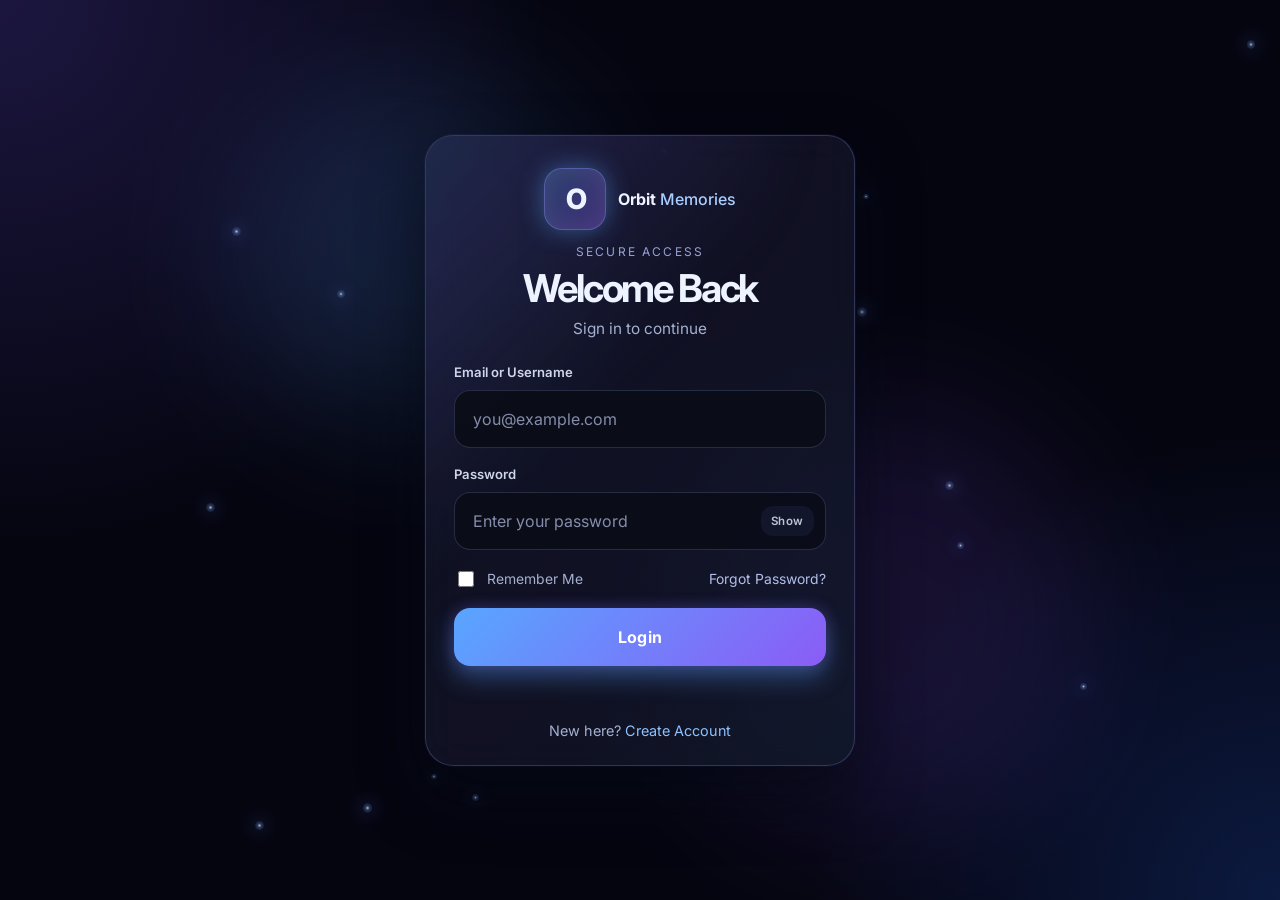
==== index.html @ c46d96b4 "Initial commit" ====
<!DOCTYPE html>
<html lang="en">
  <head>
    <meta charset="UTF-8" />
    <meta name="viewport" content="width=device-width, initial-scale=1.0" />
    <meta
      name="description"
      content="Sign in to your Orbit Memories photo archive."
    />
    <title>Orbit Memories | Login</title>
    <link rel="preconnect" href="https://fonts.googleapis.com" />
    <link rel="preconnect" href="https://fonts.gstatic.com" crossorigin />
    <link
      href="https://fonts.googleapis.com/css2?family=Inter:wght@400;500;600;700;800&display=swap"
      rel="stylesheet"
    />
    <link rel="stylesheet" href="style.css" />
  </head>
  <body class="auth-page login-page">
    <div class="page-transition-overlay" aria-hidden="true">
      <div class="transition-glow"></div>
    </div>

    <div class="page-shell">
      <div class="bg-orb orb-1" aria-hidden="true"></div>
      <div class="bg-orb orb-2" aria-hidden="true"></div>
      <div id="particles" aria-hidden="true"></div>

      <main class="auth-card login-card" aria-label="Login panel">
        <div class="card-glow" aria-hidden="true"></div>

        <div class="brand-wrap" aria-label="Orbit Memories">
          <div class="brand-lockup">
            <div class="brand-mark">O</div>
            <span class="brand-wordmark">Orbit <strong>Memories</strong></span>
          </div>
        </div>

        <p class="eyebrow">Secure Access</p>
        <h1>Welcome Back</h1>
        <p class="subtitle">Sign in to continue</p>

        <form id="loginForm" novalidate>
          <div class="field-wrap" id="userFieldWrap">
            <label for="username">Email or Username</label>
            <input
              id="username"
              name="username"
              type="text"
              placeholder="you@example.com"
              autocomplete="username"
              spellcheck="false"
            />
          </div>

          <div class="field-wrap" id="passwordFieldWrap">
            <label for="password">Password</label>
            <div class="password-input-wrap">
              <input
                id="password"
                name="password"
                type="password"
                placeholder="Enter your password"
                autocomplete="current-password"
              />
              <button
                type="button"
                class="password-toggle"
                aria-label="Show password"
                aria-pressed="false"
              >
                <span class="toggle-icon">Show</span>
              </button>
            </div>
          </div>

          <div class="form-row">
            <label class="checkbox-wrap" for="rememberMe">
              <input id="rememberMe" name="rememberMe" type="checkbox" />
              <span>Remember Me</span>
            </label>
            <a href="forgot-password.html" class="text-link">Forgot Password?</a>
          </div>

          <button type="submit" class="login-btn" id="loginButton">
            <span class="btn-text">Login</span>
            <span class="btn-loader" aria-hidden="true"></span>
          </button>

          <p id="formMessage" class="form-message" aria-live="polite"></p>

          <p class="register-text">
            New here?
            <a href="create-account.html" class="text-link accent-link">Create Account</a>
          </p>
        </form>
      </main>
    </div>

    <script src="script.js"></script>
  </body>
</html>
---- style.css ----
:root {
  --bg-dark: #050510;
  --bg-panel: rgba(15, 17, 32, 0.74);
  --panel-border: rgba(151, 161, 255, 0.28);
  --panel-highlight: rgba(115, 143, 255, 0.45);
  --text-primary: #edf3ff;
  --text-muted: #a5b1d1;    
  --accent-primary: #58a6ff;
  --accent-secondary: #8b5cf6;
  --success: #38d39f;
  --error: #ff6b8a;
  --field-border: rgba(139, 156, 220, 0.22);
  --radius-lg: 28px;
  --transition: 220ms ease;
  --container-width: 430px;
}

* {
  box-sizing: border-box;
}

html {
  scroll-behavior: smooth;
}

html, body {
  margin: 0;
  min-height: 100%;
  font-family: "Inter", sans-serif;
  background: var(--bg-dark);
  color: var(--text-primary);
}

body {
  min-height: 100vh;
  display: grid;
  place-items: center;
  overflow-x: hidden;
  overflow-y: auto;
  background:
    radial-gradient(circle at top left, rgba(120, 92, 255, 0.2), transparent 35%),
    radial-gradient(circle at bottom right, rgba(37, 99, 235, 0.22), transparent 30%),
    var(--bg-dark);
  opacity: 1;
  transition: opacity 450ms ease;
}

body.is-transitioning {
  opacity: 0.92;
}

.page-shell::before {
  content: "";
  position: absolute;
  inset: 0;
  background: rgba(3, 4, 10, 0.68);
  z-index: 10;
  pointer-events: none;
  opacity: 0;
  -webkit-mask-image: radial-gradient(ellipse var(--password-focus-radius-x, 0px) var(--password-focus-radius-y, 0px) at var(--password-focus-x, 50%) var(--password-focus-y, 50%), transparent 0, transparent 78%, #000 100%);
  mask-image: radial-gradient(ellipse var(--password-focus-radius-x, 0px) var(--password-focus-radius-y, 0px) at var(--password-focus-x, 50%) var(--password-focus-y, 50%), transparent 0, transparent 78%, #000 100%);
  transition: none;
}

body.password-focus-mode .page-shell::before {
  opacity: 1;
}

body.password-focus-mode .auth-card {
  z-index: 1;
}

body.password-focus-mode .password-input-wrap.is-focused {
  position: relative;
  z-index: 12;
  filter: brightness(1.12) saturate(1.2);
}

button, input, a {
  font: inherit;
}

.page-transition-overlay {
  position: fixed;
  inset: 0;
  z-index: 20;
  pointer-events: none;
  opacity: 0;
  visibility: hidden;
  transition: opacity 500ms ease, visibility 500ms ease;
  background: linear-gradient(120deg, rgba(12, 16, 30, 0.25), rgba(8, 12, 22, 0.65), rgba(37, 59, 120, 0.7));
}

.page-transition-overlay.active {
  opacity: 1;
  visibility: visible;
}

.transition-glow {
  position: absolute;
  inset: -20%;
  background: radial-gradient(circle at 20% 50%, rgba(120, 127, 255, 0.5), transparent 18%),
              radial-gradient(circle at 80% 40%, rgba(151, 92, 255, 0.4), transparent 16%),
              radial-gradient(circle at 60% 75%, rgba(87, 170, 255, 0.32), transparent 20%);
  filter: blur(10px);
  transform: scale(1.2) translateX(-8%) translateY(-5%);
  animation: overlayPulse 1.3s ease-in-out infinite alternate;
}

.page-shell {
  position: relative;
  width: 100%;
  min-height: 100vh;
  display: grid;
  place-items: center;
  overflow: hidden;
  isolation: isolate;
  padding: 32px 0;
}

.bg-orb {
  position: absolute;
  border-radius: 50%;
  filter: blur(70px);
  opacity: 0.75;
  z-index: -3;
  animation: gradientShift 18s ease-in-out infinite alternate;
}

.orb-1 {
  width: 22rem;
  height: 22rem;
  background: rgba(88, 166, 255, 0.2);
  top: 8%;
  left: 18%;
}

.orb-2 {
  width: 26rem;
  height: 26rem;
  background: rgba(139, 92, 246, 0.18);
  right: 15%;
  bottom: 8%;
  animation-delay: 1.5s;
}

#particles {
  position: absolute;
  inset: 0;
  z-index: -2;
  overflow: hidden;
}

.particle {
  position: absolute;
  width: var(--size);
  height: var(--size);
  border-radius: 50%;
  background: radial-gradient(circle, rgba(255,255,255,0.9) 0%, rgba(117,166,255,0.4) 30%, transparent 100%);
  box-shadow: 0 0 18px rgba(115, 143, 255, 0.55);
  animation: drift var(--duration) linear infinite;
  opacity: 0.8;
}

.back-button {
  position: relative;
  z-index: 2;
  display: inline-flex;
  align-items: center;
  gap: 8px;
  margin: 0 0 18px;
  padding: 10px 14px;
  color: rgba(227, 234, 255, 0.9);
  text-decoration: none;
  border: 1px solid rgba(149, 164, 255, 0.24);
  border-radius: 999px;
  background: rgba(105, 124, 255, 0.08);
  box-shadow: 0 0 20px rgba(88, 166, 255, 0.12);
  transition: transform var(--transition), border-color var(--transition), background var(--transition), box-shadow var(--transition);
}

.back-button:hover,
.back-button:focus-visible {
  transform: translateX(-2px);
  background: rgba(105, 124, 255, 0.12);
  border-color: rgba(149, 164, 255, 0.38);
  box-shadow: 0 0 26px rgba(88, 166, 255, 0.18);
  outline: none;
}

.auth-card {
  position: relative;
  width: min(var(--container-width), calc(100vw - 32px));
  padding: 32px 28px 26px;
  border-radius: var(--radius-lg);
  background: rgba(12, 15, 25, 0.74);
  border: 1px solid var(--panel-border);
  backdrop-filter: blur(18px);
  -webkit-backdrop-filter: blur(18px);
  box-shadow: 0 28px 60px rgba(4, 8, 20, 0.7), 0 0 0 1px rgba(95, 129, 255, 0.08);
  overflow: hidden;
  opacity: 0;
  transform: translateY(26px) scale(0.96);
  animation: cardIn 0.9s cubic-bezier(0.2, 0.7, 0.2, 1) forwards;
}

.auth-card::before {
  content: "";
  position: absolute;
  inset: 0;
  background: linear-gradient(120deg, rgba(88, 166, 255, 0.08), rgba(139, 92, 246, 0.08), rgba(88, 166, 255, 0.08));
  opacity: 0.75;
  pointer-events: none;
}

.card-glow {
  position: absolute;
  inset: 0;
  background: linear-gradient(135deg, rgba(88,166,255,0.16), rgba(139,92,246,0.12), transparent 55%);
  filter: blur(32px);
  transform: translateX(-20%) translateY(-10%);
  animation: glowMove 9s ease-in-out infinite alternate;
}

.brand-wrap,
.eyebrow,
h1,
.subtitle,
form,
.register-text,
.card-header,
.card-copy,
.auth-actions,
.inline-link,
.tip-text {
  position: relative;
  z-index: 1;
}

.brand-wrap {
  display: flex;
  justify-content: center;
  margin-bottom: 14px;
}

.brand-lockup {
  display: flex;
  align-items: center;
  gap: 12px;
}

.brand-wordmark {
  color: var(--text-primary);
  font-size: 1rem;
  font-weight: 700;
}

.brand-wordmark strong {
  color: #a9ceff;
  font-weight: 500;
}

.brand-mark {
  width: 62px;
  height: 62px;
  display: grid;
  place-items: center;
  border-radius: 18px;
  font-size: 1.75rem;
  font-weight: 800;
  letter-spacing: -0.08em;
  color: var(--text-primary);
  background: linear-gradient(135deg, rgba(88,166,255,0.25), rgba(139,92,246,0.35));
  border: 1px solid rgba(140, 167, 255, 0.35);
  box-shadow: 0 0 24px rgba(88, 166, 255, 0.45), inset 0 0 22px rgba(255,255,255,0.08);
  animation: pulse 3.2s ease-in-out infinite;
}

.eyebrow {
  text-align: center;
  margin: 2px 0 6px;
  font-size: 0.75rem;
  letter-spacing: 0.18em;
  text-transform: uppercase;
  color: rgba(182, 198, 255, 0.8);
}

h1 {
  margin: 0;
  text-align: center;
  font-size: clamp(2rem, 3vw, 2.5rem);
  font-weight: 700;
  letter-spacing: -0.06em;
}

.subtitle {
  margin: 8px 0 26px;
  text-align: center;
  font-size: 0.96rem;
  color: var(--text-muted);
}

.card-header {
  display: flex;
  flex-direction: column;
  align-items: center;
  justify-content: center;
  gap: 8px;
}

.step-pill {
  display: inline-flex;
  align-items: center;
  justify-content: center;
  padding: 7px 12px;
  border: 1px solid rgba(146, 164, 255, 0.24);
  border-radius: 999px;
  background: rgba(99, 120, 255, 0.12);
  color: rgba(214, 223, 255, 0.8);
  font-size: 0.72rem;
  letter-spacing: 0.14em;
  text-transform: uppercase;
}

.card-copy {
  margin: 0 0 18px;
  text-align: center;
  color: var(--text-muted);
  line-height: 1.6;
  font-size: 0.92rem;
}

form {
  display: grid;
  gap: 18px;
}

.field-wrap {
  position: relative;
  display: grid;
  gap: 10px;
}

.field-wrap label {
  font-size: 0.82rem;
  font-weight: 600;
  color: rgba(227, 234, 255, 0.9);
}

.field-wrap input {
  width: 100%;
  height: 58px;
  border: 1px solid var(--field-border);
  border-radius: 16px;
  background: rgba(10, 13, 24, 0.9);
  color: var(--text-primary);
  padding: 0 18px;
  outline: none;
  transition: border-color var(--transition), box-shadow var(--transition), transform var(--transition), background var(--transition);
}

.field-wrap input::placeholder {
  color: rgba(166, 177, 211, 0.78);
}

.field-wrap:focus-within {
  transform: translateY(-1px);
}

.field-wrap:focus-within input {
  border-color: rgba(88, 166, 255, 0.8);
  box-shadow: 0 0 0 4px rgba(88, 166, 255, 0.12), 0 0 18px rgba(88, 166, 255, 0.12);
  background: rgba(12, 16, 28, 0.95);
}

.field-wrap.error input {
  border-color: rgba(255, 107, 138, 0.9);
  box-shadow: 0 0 0 4px rgba(255, 107, 138, 0.08);
}

.password-input-wrap {
  position: relative;
  z-index: 1;
  transition: transform var(--transition), filter var(--transition);
}

.password-input-wrap::before {
  content: "";
  position: absolute;
  inset: -18px -12px -18px -12px;
  border-radius: 24px;
  background: radial-gradient(circle at 50% 50%, rgba(121, 147, 255, 0.18), rgba(88, 166, 255, 0.08) 28%, transparent 70%);
  opacity: 0;
  filter: blur(18px);
  transform: scale(0.9);
  transition: opacity 260ms ease, transform 260ms ease;
  pointer-events: none;
}

.password-input-wrap.is-focused::before {
  opacity: 1;
  transform: scale(1.04);
  background: radial-gradient(ellipse at center, rgba(117, 190, 255, 0.4), rgba(88, 166, 255, 0.2) 42%, transparent 74%);
  filter: blur(22px);
  animation: passwordLightPulse 2.4s ease-in-out infinite;
}

.password-input-wrap.is-focused {
  transform: translateY(-1px);
  filter: brightness(1.14) saturate(1.3);
  z-index: 12;
}

.password-input-wrap.is-focused input {
  border-color: rgba(145, 207, 255, 0.98);
  background: rgba(10, 20, 38, 0.98);
  box-shadow: 0 0 0 1px rgba(145, 207, 255, 0.55), 0 0 14px rgba(88, 166, 255, 0.7), 0 0 34px rgba(88, 166, 255, 0.42), inset 0 0 18px rgba(88, 166, 255, 0.12);
}

.password-input-wrap.is-focused .password-toggle {
  color: #fff;
  background: rgba(88, 166, 255, 0.28);
  box-shadow: 0 0 12px rgba(88, 166, 255, 0.7), 0 0 24px rgba(88, 166, 255, 0.36);
}

.password-input-wrap input {
  padding-right: 64px;
}

.password-toggle {
  position: absolute;
  top: 50%;
  right: 12px;
  transform: translateY(-50%);
  border: 0;
  border-radius: 12px;
  background: rgba(115, 143, 255, 0.08);
  color: rgba(226, 232, 255, 0.82);
  font-size: 0.72rem;
  font-weight: 600;
  letter-spacing: 0.05em;
  padding: 8px 10px;
  cursor: pointer;
  transition: transform var(--transition), background var(--transition), box-shadow var(--transition), color var(--transition);
}

.password-toggle:hover,
.password-toggle:focus-visible {
  background: rgba(115, 143, 255, 0.15);
  box-shadow: 0 0 12px rgba(88, 166, 255, 0.15);
  outline: none;
}

.password-toggle:active {
  transform: translateY(-50%) scale(0.97);
}

.form-row {
  display: flex;
  align-items: center;
  justify-content: space-between;
  gap: 12px;
  font-size: 0.87rem;
  color: var(--text-muted);
}

.checkbox-wrap {
  display: inline-flex;
  align-items: center;
  gap: 10px;
  cursor: pointer;
}

.checkbox-wrap input {
  width: 16px;
  height: 16px;
  accent-color: var(--accent-primary);
  cursor: pointer;
}

.text-link,
.inline-link {
  color: rgba(195, 210, 255, 0.9);
  text-decoration: none;
  transition: color var(--transition), opacity var(--transition);
}

.text-link:hover,
.text-link:focus-visible,
.inline-link:hover,
.inline-link:focus-visible {
  color: #fff;
}

.accent-link {
  color: #8ec1ff;
}

.auth-btn,
.login-btn {
  position: relative;
  width: 100%;
  height: 58px;
  border: none;
  border-radius: 16px;
  color: white;
  font-size: 1rem;
  font-weight: 700;
  letter-spacing: 0.02em;
  cursor: pointer;
  background: linear-gradient(135deg, var(--accent-primary), var(--accent-secondary));
  box-shadow: 0 12px 24px rgba(88, 166, 255, 0.35), 0 0 16px rgba(139, 92, 246, 0.25);
  transition: transform var(--transition), box-shadow var(--transition), filter var(--transition), opacity var(--transition);
  overflow: hidden;
}

.auth-btn::before,
.login-btn::before {
  content: "";
  position: absolute;
  inset: 0;
  background: linear-gradient(120deg, transparent 0%, rgba(255,255,255,0.38) 40%, transparent 80%);
  transform: translateX(-130%);
  transition: transform 700ms ease;
}

.auth-btn:hover,
.auth-btn:focus-visible,
.login-btn:hover,
.login-btn:focus-visible {
  transform: translateY(-2px) scale(1.01);
  box-shadow: 0 18px 28px rgba(88, 166, 255, 0.38), 0 0 32px rgba(139, 92, 246, 0.3);
  filter: saturate(1.08);
  outline: none;
}

.auth-btn:hover::before,
.auth-btn:focus-visible::before,
.login-btn:hover::before,
.login-btn:focus-visible::before {
  transform: translateX(130%);
}

.auth-btn:active,
.login-btn:active {
  transform: translateY(0) scale(0.995);
}

.auth-btn.is-loading,
.login-btn.is-loading {
  pointer-events: none;
  opacity: 0.96;
}

.auth-btn.is-success,
.login-btn.is-success {
  background: linear-gradient(135deg, #1fdb9d, #43d19b);
  box-shadow: 0 16px 28px rgba(56, 211, 159, 0.28);
}

.btn-text,
.btn-loader {
  position: relative;
  z-index: 1;
}

.btn-loader {
  position: absolute;
  right: 24px;
  top: 50%;
  width: 18px;
  height: 18px;
  border: 2px solid rgba(255,255,255,0.35);
  border-top-color: rgba(255,255,255,0.9);
  border-radius: 50%;
  transform: translateY(-50%);
  opacity: 0;
  animation: spin 0.9s linear infinite;
}

.auth-btn.is-loading .btn-loader,
.login-btn.is-loading .btn-loader {
  opacity: 1;
}

.auth-btn.is-loading .btn-text,
.login-btn.is-loading .btn-text {
  padding-right: 20px;
}

.form-message {
  min-height: 20px;
  margin: 0;
  font-size: 0.8rem;
  line-height: 1.4;
  opacity: 0;
  transform: translateY(-4px);
  transition: opacity var(--transition), transform var(--transition);
}

.form-message.show {
  opacity: 1;
  transform: translateY(0);
}

.form-message.error {
  color: var(--error);
}

.form-message.success {
  color: var(--success);
}

.register-text,
.tip-text {
  margin: 0;
  text-align: center;
  color: var(--text-muted);
  font-size: 0.9rem;
}

.auth-actions {
  display: flex;
  justify-content: center;
  margin-top: 4px;
}

.inline-link {
  font-weight: 600;
  color: #8ec1ff;
}

.vault-page {
  --vault-ink: #080a12;
  --vault-text: #f2f2f7;
  --vault-muted: #9c9fb2;
  --vault-line: rgba(196, 205, 238, 0.14);
  --vault-cyan: #a2e8f1;
  --vault-lilac: #cbb7ff;
  display: block;
  min-height: 100vh;
  background:
    radial-gradient(ellipse at 14% 12%, rgba(73, 62, 125, 0.26), transparent 37%),
    radial-gradient(ellipse at 88% 52%, rgba(23, 89, 109, 0.17), transparent 38%),
    var(--vault-ink);
  color: var(--vault-text);
  font-family: "DM Sans", sans-serif;
}

.vault-page [hidden] {
  display: none !important;
}

.vault-space {
  position: fixed;
  inset: 0;
  z-index: 0;
  overflow: hidden;
  pointer-events: none;
}

.vault-nebula {
  position: absolute;
  width: 150vw;
  height: 48vh;
  min-height: 340px;
  left: -24vw;
  top: 6vh;
  transform: rotate(-19deg);
  opacity: 0.68;
  filter: blur(34px);
  background:
    radial-gradient(ellipse at 17% 54%, rgba(242, 112, 159, 0.23), transparent 25%),
    radial-gradient(ellipse at 39% 42%, rgba(167, 127, 242, 0.32), transparent 28%),
    radial-gradient(ellipse at 60% 56%, rgba(90, 183, 201, 0.2), transparent 26%),
    radial-gradient(ellipse at 82% 43%, rgba(232, 172, 121, 0.14), transparent 23%);
  animation: nebulaDrift 36s ease-in-out infinite alternate;
}

.vault-nebula::after {
  content: "";
  position: absolute;
  inset: 34% 0 34%;
  background: linear-gradient(90deg, transparent, rgba(221, 212, 255, 0.12), rgba(171, 227, 243, 0.14), transparent);
  filter: blur(24px);
}

.vault-stars {
  position: absolute;
  inset: -50%;
  background-repeat: repeat;
}

.vault-stars-far {
  opacity: 0.44;
  background-image:
    radial-gradient(1px 1px at 20px 35px, #fff 99%, transparent),
    radial-gradient(1px 1px at 90px 120px, rgba(202, 222, 255, 0.9) 99%, transparent),
    radial-gradient(1px 1px at 170px 70px, rgba(255, 222, 191, 0.8) 99%, transparent);
  background-size: 210px 180px, 270px 230px, 330px 260px;
  animation: starsFloat 150s linear infinite;
}

.vault-stars-near {
  opacity: 0.5;
  background-image:
    radial-gradient(1.5px 1.5px at 45px 80px, #fff 99%, transparent),
    radial-gradient(1px 1px at 155px 25px, rgba(178, 229, 248, 0.92) 99%, transparent),
    radial-gradient(1px 1px at 220px 155px, rgba(255, 220, 233, 0.9) 99%, transparent);
  background-size: 290px 250px, 370px 320px, 420px 360px;
  animation: starsFloat 105s linear infinite reverse;
}

.vault-topbar {
  position: relative;
  z-index: 1;
  height: 82px;
  padding: 0 max(32px, calc((100vw - 1320px) / 2));
  display: flex;
  align-items: center;
  justify-content: space-between;
  border-bottom: 1px solid rgba(207, 213, 239, 0.1);
  background: rgba(8, 10, 18, 0.38);
  backdrop-filter: blur(16px);
}

.vault-brand {
  display: inline-flex;
  align-items: center;
  gap: 12px;
  color: var(--vault-text);
  text-decoration: none;
}

.vault-brand-mark,
.vault-avatar {
  display: grid;
  place-items: center;
  flex: 0 0 auto;
  border: 1px solid rgba(193, 208, 247, 0.36);
  color: #f4eaff;
  background: linear-gradient(145deg, rgba(125, 119, 179, 0.52), rgba(43, 114, 133, 0.42));
  box-shadow: 0 0 24px rgba(116, 165, 204, 0.18), inset 0 0 12px rgba(236, 233, 255, 0.1);
}

.vault-brand-mark {
  width: 36px;
  height: 36px;
  border-radius: 12px;
  font: 700 19px "Space Grotesk", sans-serif;
}

.vault-brand-name {
  font: 700 13px "Space Grotesk", sans-serif;
  letter-spacing: 0.1em;
}

.vault-brand-name span {
  color: #b4dce5;
  font-weight: 500;
}

.vault-account {
  display: flex;
  align-items: center;
  gap: 11px;
}

.vault-account-actions {
  display: flex;
  align-items: center;
  gap: 7px;
}

.vault-avatar {
  width: 36px;
  height: 36px;
  border-radius: 50%;
  font: 600 14px "Space Grotesk", sans-serif;
}

.vault-account-copy {
  display: grid;
  gap: 3px;
  max-width: 190px;
}

.vault-account-copy strong {
  overflow: hidden;
  color: #ececf4;
  font-size: 12px;
  font-weight: 600;
  text-overflow: ellipsis;
  white-space: nowrap;
}

.vault-account-label,
.vault-section-label {
  color: #a8b9c8;
  font: 600 10px "Space Grotesk", sans-serif;
  letter-spacing: 0.14em;
}

.vault-logout,
.vault-switch-account,
.vault-tutorial-button,
.viewer-action,
.viewer-close {
  display: grid;
  place-items: center;
  width: 40px;
  height: 40px;
  border: 1px solid var(--vault-line);
  border-radius: 12px;
  color: #d2d7e5;
  background: rgba(205, 216, 244, 0.045);
  cursor: pointer;
  transition: color 180ms ease, background 180ms ease, border-color 180ms ease, transform 180ms ease;
}

.vault-switch-account {
  width: auto;
  display: inline-flex;
  align-items: center;
  justify-content: center;
  gap: 7px;
  padding: 0 10px;
  color: #cbd5df;
  font-size: 10px;
}

.vault-tutorial-button {
  width: auto;
  min-height: 40px;
  display: inline-flex;
  align-items: center;
  justify-content: center;
  gap: 7px;
  padding: 0 10px;
  color: #cbd5df;
  font-size: 10px;
}

.vault-logout:hover,
.vault-switch-account:hover,
.vault-tutorial-button:hover,
.viewer-action:hover,
.viewer-close:hover {
  transform: translateY(-1px);
  color: #fff;
  border-color: rgba(184, 226, 238, 0.42);
  background: rgba(151, 214, 230, 0.12);
}

.vault-logout svg,
.vault-switch-account svg,
.vault-tutorial-button svg,
.photo-search svg,
.vault-upload-button svg,
.dropzone-icon svg,
.viewer-action svg,
.viewer-close svg {
  width: 19px;
  height: 19px;
  fill: none;
  stroke: currentColor;
  stroke-linecap: round;
  stroke-linejoin: round;
  stroke-width: 1.7;
}

.vault-main {
  position: relative;
  z-index: 1;
  width: min(1320px, calc(100% - 64px));
  margin: 0 auto;
  padding: 58px 0 30px;
}

.vault-hero {
  min-height: 300px;
  display: grid;
  grid-template-columns: minmax(0, 1fr) 300px;
  align-items: center;
  gap: 50px;
  padding: 12px 36px 52px;
}

.vault-eyebrow {
  display: flex;
  align-items: center;
  gap: 10px;
  margin: 0 0 18px;
  color: #c4d5df;
  font: 600 10px "Space Grotesk", sans-serif;
  letter-spacing: 0.16em;
}

.vault-eyebrow span,
.storage-dot {
  width: 7px;
  height: 7px;
  border-radius: 50%;
  background: #92d9d3;
  box-shadow: 0 0 12px rgba(146, 217, 211, 0.8);
}

.vault-hero h1 {
  margin: 0;
  text-align: left;
  font: 500 clamp(42px, 5vw, 67px)/1.04 "Space Grotesk", sans-serif;
  letter-spacing: -0.045em;
}

.vault-hero h1 span {
  color: #b9c7e7;
}

.vault-intro {
  margin: 18px 0 0;
  color: #a7adbf;
  font-size: 14px;
}

.vault-orbit {
  position: relative;
  width: 240px;
  height: 240px;
  justify-self: center;
  animation: orbitFloat 8s ease-in-out infinite;
}

.orbit-ring,
.orbit-core,
.orbit-satellite {
  position: absolute;
  top: 50%;
  left: 50%;
  border-radius: 50%;
  transform: translate(-50%, -50%);
}

.orbit-ring-one {
  width: 190px;
  height: 190px;
  border: 1px solid rgba(183, 196, 236, 0.24);
  box-shadow: 0 0 42px rgba(112, 158, 201, 0.08), inset 0 0 30px rgba(112, 158, 201, 0.06);
}

.orbit-ring-two {
  width: 145px;
  height: 145px;
  border: 1px solid rgba(189, 222, 230, 0.22);
  transform: translate(-50%, -50%) rotateX(64deg) rotate(-30deg);
}

.orbit-core {
  width: 76px;
  height: 76px;
  background: radial-gradient(circle at 34% 28%, #e6d9ff, #9a91ce 27%, #457b91 60%, rgba(18, 31, 52, 0.3) 74%);
  box-shadow: 0 0 25px rgba(159, 162, 222, 0.46), 0 0 80px rgba(103, 180, 197, 0.25);
}

.orbit-satellite {
  width: 12px;
  height: 12px;
  top: 24%;
  left: 73%;
  background: #e6dcff;
  box-shadow: 0 0 14px 4px rgba(202, 187, 255, 0.6);
}

.vault-gallery {
  padding: 31px 36px 28px;
  border-top: 1px solid rgba(206, 217, 243, 0.16);
  background: linear-gradient(180deg, rgba(9, 12, 22, 0.26), rgba(9, 12, 22, 0));
}

.gallery-heading-row {
  display: flex;
  align-items: end;
  justify-content: space-between;
  gap: 20px;
  margin-bottom: 22px;
}

.vault-gallery .vault-section-label {
  margin: 0 0 9px;
}

.gallery-heading-row h2 {
  display: flex;
  align-items: center;
  gap: 10px;
  margin: 0;
  font: 500 26px "Space Grotesk", sans-serif;
}

.gallery-heading-row h2 span {
  display: grid;
  place-items: center;
  min-width: 25px;
  height: 25px;
  padding: 0 7px;
  border: 1px solid rgba(183, 200, 229, 0.2);
  border-radius: 8px;
  color: #c8d6e3;
  background: rgba(171, 201, 221, 0.07);
  font: 600 11px "DM Sans", sans-serif;
}

.vault-storage-note {
  display: flex;
  align-items: center;
  gap: 8px;
  padding-bottom: 4px;
  color: #a9b8bc;
  font: 600 9px "Space Grotesk", sans-serif;
  letter-spacing: 0.12em;
}

.storage-dot {
  width: 6px;
  height: 6px;
  background: #92d9b4;
  box-shadow: 0 0 10px rgba(146, 217, 180, 0.65);
}

.gallery-toolbar {
  display: flex;
  align-items: center;
  gap: 11px;
  margin-bottom: 15px;
}

.photo-search {
  height: 44px;
  min-width: 160px;
  max-width: 410px;
  flex: 1;
  display: flex;
  align-items: center;
  gap: 10px;
  padding: 0 13px;
  border: 1px solid var(--vault-line);
  border-radius: 11px;
  color: #a6b4c7;
  background: rgba(11, 14, 24, 0.58);
  transition: border-color 180ms ease, box-shadow 180ms ease;
}

.photo-search:focus-within {
  border-color: rgba(162, 232, 241, 0.48);
  box-shadow: 0 0 0 3px rgba(162, 232, 241, 0.07);
}

.photo-search svg {
  width: 17px;
  height: 17px;
  flex: 0 0 auto;
}

.photo-search input {
  width: 100%;
  border: 0;
  outline: 0;
  color: #edf2f7;
  background: transparent;
  font-size: 12px;
}

.photo-search input::placeholder {
  color: #858da0;
}

.sort-control {
  height: 44px;
  display: flex;
  align-items: center;
  gap: 8px;
  padding: 0 11px;
  border: 1px solid var(--vault-line);
  border-radius: 11px;
  color: #aeb5c6;
  background: rgba(11, 14, 24, 0.58);
  font-size: 11px;
}

.sort-control select {
  max-width: 95px;
  border: 0;
  outline: 0;
  color: #e5e9f1;
  background: transparent;
  font-size: 11px;
  cursor: pointer;
}

.sort-control option {
  color: #202535;
}

.vault-upload-button {
  min-height: 44px;
  display: inline-flex;
  align-items: center;
  justify-content: center;
  gap: 9px;
  padding: 0 15px;
  border: 1px solid rgba(191, 213, 232, 0.34);
  border-radius: 11px;
  color: #091015;
  background: linear-gradient(120deg, #c6e6e7, #c7c3ec);
  box-shadow: 0 5px 22px rgba(159, 190, 219, 0.11);
  font-size: 12px;
  font-weight: 700;
  cursor: pointer;
  transition: transform 180ms ease, box-shadow 180ms ease, filter 180ms ease;
}

.vault-upload-button:hover {
  transform: translateY(-2px);
  filter: brightness(1.06);
  box-shadow: 0 8px 28px rgba(159, 190, 219, 0.2);
}

.vault-upload-button svg {
  width: 17px;
  height: 17px;
}

.vault-dropzone {
  width: 100%;
  min-height: 94px;
  display: flex;
  align-items: center;
  gap: 15px;
  padding: 15px 20px;
  border: 1px dashed rgba(191, 211, 232, 0.27);
  border-radius: 13px;
  color: var(--vault-text);
  text-align: left;
  background: rgba(169, 192, 223, 0.035);
  cursor: pointer;
  transition: border-color 180ms ease, background 180ms ease, box-shadow 180ms ease;
}

.vault-dropzone:hover,
.vault-dropzone.is-dragging {
  border-color: rgba(162, 232, 241, 0.72);
  background: rgba(133, 195, 211, 0.09);
  box-shadow: inset 0 0 32px rgba(132, 190, 213, 0.07), 0 0 24px rgba(132, 190, 213, 0.06);
}

.dropzone-icon {
  width: 42px;
  height: 42px;
  flex: 0 0 auto;
  display: grid;
  place-items: center;
  border: 1px solid rgba(198, 213, 244, 0.19);
  border-radius: 12px;
  color: #c4e8ee;
  background: rgba(167, 203, 222, 0.08);
}

.dropzone-copy {
  display: grid;
  gap: 5px;
}

.dropzone-copy strong {
  font-size: 12px;
  font-weight: 600;
}

.dropzone-copy > span {
  color: #a9afbf;
  font-size: 11px;
}

.dropzone-copy u {
  color: #c9e6eb;
  text-underline-offset: 3px;
}

.dropzone-limit {
  margin-left: auto;
  color: #848c9f;
  font: 600 9px "Space Grotesk", sans-serif;
  letter-spacing: 0.08em;
}

.dropzone-limit i {
  padding: 0 4px;
  color: #a9d9dd;
  font-style: normal;
}

.vault-status {
  min-height: 20px;
  margin: 10px 0 4px;
  color: #a4dccc;
  font-size: 11px;
}

.vault-status.is-error {
  color: #ff9cac;
}

.media-collection-section {
  margin-top: 24px;
  padding-top: 20px;
  border-top: 1px solid rgba(196, 211, 239, 0.13);
}

.media-section-heading {
  display: flex;
  align-items: end;
  justify-content: space-between;
  gap: 16px;
}

.media-section-heading .vault-section-label {
  margin: 0 0 5px;
}

.media-section-heading h3 {
  display: flex;
  align-items: center;
  gap: 9px;
  margin: 0;
  color: #dff4f2;
  font: 500 19px "Space Grotesk", sans-serif;
}

.videos-collection .media-section-heading h3 {
  color: #e2dcff;
}

.media-section-heading h3 span {
  min-width: 22px;
  height: 22px;
  display: grid;
  place-items: center;
  padding: 0 6px;
  border: 1px solid rgba(154, 221, 219, 0.24);
  border-radius: 7px;
  color: #b9e5e1;
  background: rgba(121, 196, 193, 0.08);
  font: 600 10px "DM Sans", sans-serif;
}

.videos-collection .media-section-heading h3 span {
  border-color: rgba(198, 176, 242, 0.24);
  color: #d6c3f4;
  background: rgba(159, 127, 208, 0.1);
}

.media-section-description {
  padding-bottom: 2px;
  color: #929bad;
  font-size: 10px;
}

.media-empty-note {
  margin: 13px 0 2px;
  color: #888fa1;
  font-size: 11px;
}

.photo-grid {
  display: grid;
  grid-template-columns: repeat(4, minmax(0, 1fr));
  gap: 16px;
  padding-top: 12px;
}

.photo-tile {
  position: relative;
  min-width: 0;
  overflow: hidden;
  aspect-ratio: 4 / 3;
  padding: 0;
  border: 1px solid rgba(195, 207, 233, 0.16);
  border-radius: 12px;
  background: #141725;
  text-align: left;
  cursor: pointer;
  animation: vaultTileIn 550ms cubic-bezier(0.18, 0.75, 0.28, 1) both;
  animation-delay: calc(min(var(--tile-index), 12) * 45ms);
  transition: border-color 200ms ease, transform 200ms ease, box-shadow 200ms ease;
}

.photo-tile:hover {
  z-index: 1;
  transform: translateY(-4px);
  border-color: rgba(190, 226, 236, 0.52);
  box-shadow: 0 16px 34px rgba(0, 0, 0, 0.35), 0 0 26px rgba(105, 184, 196, 0.11);
}

.photo-tile-media {
  width: 100%;
  height: 100%;
  display: block;
  object-fit: cover;
  transition: transform 450ms cubic-bezier(0.18, 0.75, 0.28, 1), filter 250ms ease;
}

.photo-tile:hover .photo-tile-media {
  transform: scale(1.04);
  filter: brightness(0.82);
}

.media-type-badge {
  position: absolute;
  top: 10px;
  right: 10px;
  z-index: 1;
  padding: 5px 7px;
  border: 1px solid rgba(210, 232, 244, 0.3);
  border-radius: 6px;
  color: #eef9fc;
  background: rgba(5, 9, 16, 0.7);
  font: 600 8px "Space Grotesk", sans-serif;
  letter-spacing: 0.1em;
  pointer-events: none;
}

.photo-tile-caption {
  position: absolute;
  inset: auto 0 0;
  display: grid;
  gap: 4px;
  padding: 32px 13px 12px;
  color: #f6f7fa;
  background: linear-gradient(transparent, rgba(5, 7, 13, 0.85));
  opacity: 0;
  transform: translateY(5px);
  transition: opacity 180ms ease, transform 180ms ease;
}

.photo-tile:hover .photo-tile-caption,
.photo-tile:focus-visible .photo-tile-caption {
  opacity: 1;
  transform: translateY(0);
}

.photo-tile-caption strong {
  overflow: hidden;
  font-size: 12px;
  font-weight: 600;
  text-overflow: ellipsis;
  white-space: nowrap;
}

.photo-tile-caption span {
  color: #c1c5d0;
  font-size: 10px;
}

.vault-empty-state {
  min-height: 270px;
  display: flex;
  flex-direction: column;
  align-items: center;
  justify-content: center;
  padding: 32px 16px;
  text-align: center;
  animation: vaultTileIn 650ms ease both;
}

.empty-constellation {
  position: relative;
  width: 86px;
  height: 70px;
  margin-bottom: 18px;
  background: linear-gradient(32deg, transparent 48.9%, rgba(185, 210, 237, 0.3) 49.5%, rgba(185, 210, 237, 0.3) 50.5%, transparent 51.1%), linear-gradient(145deg, transparent 48.8%, rgba(185, 210, 237, 0.24) 49.4%, rgba(185, 210, 237, 0.24) 50.6%, transparent 51.2%);
}

.empty-constellation span {
  position: absolute;
  width: 6px;
  height: 6px;
  border-radius: 50%;
  background: #e7e2ff;
  box-shadow: 0 0 12px 3px rgba(193, 190, 255, 0.46);
}

.empty-constellation span:nth-child(1) { top: 4px; left: 7px; }
.empty-constellation span:nth-child(2) { top: 29px; left: 43px; }
.empty-constellation span:nth-child(3) { right: 5px; bottom: 8px; }
.empty-constellation span:nth-child(4) { top: 15px; right: 10px; width: 4px; height: 4px; }

.vault-empty-state .vault-section-label {
  margin: 0 0 9px;
}

.vault-empty-state h3 {
  margin: 0;
  font: 500 23px "Space Grotesk", sans-serif;
}

.vault-empty-state > p:not(.vault-section-label) {
  max-width: 370px;
  margin: 9px 0 19px;
  color: #a2a8b8;
  font-size: 12px;
  line-height: 1.6;
}

.vault-footnote {
  margin: 20px 0 0;
  color: #80899b;
  text-align: center;
  font-size: 10px;
}

.guided-tour {
  position: fixed;
  inset: 0;
  width: 100vw;
  height: 100vh;
  max-width: none;
  max-height: none;
  margin: 0;
  padding: 0;
  overflow: hidden;
  border: 0;
  color: var(--vault-text);
  background: transparent;
}

.guided-tour::backdrop {
  background: transparent;
}

.tour-welcome[hidden] {
  display: none;
}

.tour-welcome {
  position: fixed;
  z-index: 5;
  inset: 0;
  overflow-x: hidden;
  overflow-y: auto;
  overscroll-behavior: contain;
  color: var(--vault-text);
  background:
    radial-gradient(ellipse at 50% 34%, rgba(101, 122, 183, 0.2), transparent 34%),
    radial-gradient(ellipse at 12% 82%, rgba(181, 103, 144, 0.1), transparent 30%),
    rgba(5, 7, 14, 0.98);
  scrollbar-color: rgba(177, 211, 224, 0.45) rgba(255, 255, 255, 0.04);
  scrollbar-width: thin;
}

.tour-welcome-content {
  position: relative;
  width: min(720px, calc(100% - 40px));
  min-height: calc(100vh + 200px);
  display: flex;
  flex-direction: column;
  margin: 0 auto;
  padding: 25px 0 38px;
}

.tour-welcome-topline {
  display: flex;
  align-items: center;
  justify-content: space-between;
}

.welcome-brand {
  display: inline-flex;
  align-items: center;
  gap: 10px;
  color: #f1f0fa;
  font: 700 10px "Space Grotesk", sans-serif;
  letter-spacing: 0.1em;
  text-decoration: none;
}

.welcome-brand .vault-brand-mark {
  width: 31px;
  height: 31px;
  border-radius: 10px;
  font-size: 16px;
}

.welcome-brand strong {
  color: #b4dce5;
  font-weight: 500;
}

.welcome-planet {
  position: relative;
  width: 100px;
  height: 100px;
  margin: 27px auto 19px;
  animation: orbitFloat 6s ease-in-out infinite;
}

.welcome-planet-ring,
.welcome-planet-core,
.welcome-planet-star {
  position: absolute;
  top: 50%;
  left: 50%;
  border-radius: 50%;
  transform: translate(-50%, -50%);
}

.welcome-planet-ring {
  width: 94px;
  height: 37px;
  border: 1px solid rgba(203, 215, 248, 0.55);
  box-shadow: 0 0 23px rgba(154, 191, 225, 0.17);
  transform: translate(-50%, -50%) rotate(-26deg);
}

.welcome-planet-core {
  width: 53px;
  height: 53px;
  background: radial-gradient(circle at 32% 27%, #eee1ff, #9d93cd 31%, #537f9a 66%, #17283b 100%);
  box-shadow: 0 0 27px rgba(159, 162, 222, 0.45), 0 0 68px rgba(103, 180, 197, 0.24);
}

.welcome-planet-star {
  width: 6px;
  height: 6px;
  top: 18%;
  left: 75%;
  background: #f4e7ff;
  box-shadow: 0 0 13px 4px rgba(202, 187, 255, 0.6);
}

.welcome-eyebrow {
  display: flex;
  align-items: center;
  justify-content: center;
  gap: 9px;
  margin: 0 0 14px;
  color: #b6d6db;
  font: 600 9px "Space Grotesk", sans-serif;
  letter-spacing: 0.16em;
  text-align: center;
}

.welcome-eyebrow span {
  width: 6px;
  height: 6px;
  border-radius: 50%;
  background: #9be1d6;
  box-shadow: 0 0 12px rgba(155, 225, 214, 0.8);
}

.tour-welcome h2 {
  margin: 0;
  color: #f4f2fb;
  font: 500 clamp(35px, 7vw, 54px)/1.08 "Space Grotesk", sans-serif;
  letter-spacing: -0.035em;
  text-align: center;
}

.tour-welcome h2 span {
  color: #c5d4ee;
}

.welcome-lead {
  margin: 13px 0 0;
  color: #b8c3d7;
  font: 500 15px "Space Grotesk", sans-serif;
  text-align: center;
}

.welcome-story {
  width: min(590px, 100%);
  margin: 24px auto 0;
  color: #aeb7c9;
  font-size: 12px;
  line-height: 1.8;
  text-align: center;
}

.welcome-story p {
  margin: 0 0 12px;
}

.welcome-tour-preview {
  width: min(500px, 100%);
  margin: 16px auto 0;
  padding: 16px 0 9px;
  border-top: 1px solid rgba(196, 211, 239, 0.16);
  border-bottom: 1px solid rgba(196, 211, 239, 0.16);
}

.welcome-tour-preview > p {
  margin: 0 0 8px;
}

.welcome-tour-preview ol {
  margin: 0;
  padding: 0;
  list-style: none;
}

.welcome-tour-preview li {
  min-height: 33px;
  display: flex;
  align-items: center;
  gap: 12px;
  border-top: 1px solid rgba(196, 211, 239, 0.08);
  color: #d5d8e3;
  font-size: 11px;
}

.welcome-tour-preview li > span {
  color: #a9dce0;
  font: 600 9px "Space Grotesk", sans-serif;
}

.welcome-tour-preview li strong {
  font-weight: 500;
}

.welcome-scroll-hint {
  display: flex;
  align-items: center;
  justify-content: center;
  gap: 8px;
  margin: 19px 0 0;
  color: #a9cbd2;
  font: 600 9px "Space Grotesk", sans-serif;
  letter-spacing: 0.14em;
}

.welcome-scroll-hint span {
  font-size: 16px;
  animation: welcomeArrow 1.3s ease-in-out infinite;
}

.tour-start {
  width: min(260px, 100%);
  min-height: 48px;
  display: inline-flex;
  align-items: center;
  justify-content: center;
  gap: 12px;
  align-self: center;
  margin: auto auto 0;
  padding: 0 18px;
  border: 1px solid rgba(183, 222, 230, 0.52);
  border-radius: 11px;
  color: #0d1419;
  background: linear-gradient(120deg, #c6e6e7, #c7c3ec);
  box-shadow: 0 8px 32px rgba(155, 205, 217, 0.13);
  font-size: 12px;
  font-weight: 700;
  cursor: pointer;
  transition: transform 180ms ease, box-shadow 180ms ease, filter 180ms ease;
}

.tour-start:hover {
  transform: translateY(-2px);
  filter: brightness(1.06);
  box-shadow: 0 12px 38px rgba(155, 205, 217, 0.23);
}

.tour-start svg {
  width: 17px;
  height: 17px;
  fill: none;
  stroke: currentColor;
  stroke-linecap: round;
  stroke-linejoin: round;
  stroke-width: 1.8;
}

.welcome-exit-note {
  margin: 11px 0 0;
  color: #788398;
  font-size: 10px;
  text-align: center;
}

.tour-shade {
  position: fixed;
  inset: 0;
  background: rgba(3, 5, 12, 0.78);
  -webkit-mask-image: radial-gradient(circle at var(--tour-x, 50%) var(--tour-y, 45%), transparent 0, transparent var(--tour-radius, 0px), #000 calc(var(--tour-radius, 0px) + 18px));
  mask-image: radial-gradient(circle at var(--tour-x, 50%) var(--tour-y, 45%), transparent 0, transparent var(--tour-radius, 0px), #000 calc(var(--tour-radius, 0px) + 18px));
  pointer-events: auto;
}

.tour-spotlight {
  position: fixed;
  top: 0;
  left: 0;
  width: 1px;
  height: 1px;
  border: 1px solid rgba(198, 244, 248, 0.96);
  border-radius: 12px;
  box-shadow: 0 0 0 1px rgba(134, 214, 227, 0.44), 0 0 30px rgba(121, 222, 235, 0.34), inset 0 0 20px rgba(121, 222, 235, 0.08);
  pointer-events: none;
  transition: top 280ms ease, left 280ms ease, width 280ms ease, height 280ms ease;
  animation: tourSpotlightPulse 2.2s ease-in-out infinite;
}

.tour-card {
  position: fixed;
  top: 24px;
  left: 24px;
  width: min(430px, calc(100vw - 32px));
  padding: 20px;
  border: 1px solid rgba(193, 216, 237, 0.27);
  border-radius: 15px;
  background: linear-gradient(145deg, rgba(20, 27, 43, 0.98), rgba(10, 14, 25, 0.98));
  box-shadow: 0 22px 72px rgba(0, 0, 0, 0.56), 0 0 32px rgba(114, 190, 204, 0.1);
  pointer-events: auto;
  animation: none;
}

.tour-card-topline,
.tour-progress-row,
.tour-controls,
.tour-navigation {
  display: flex;
  align-items: center;
  justify-content: space-between;
}

.tour-kicker,
.tour-progress-row > span {
  color: #a6cbd1;
  font: 600 9px "Space Grotesk", sans-serif;
  letter-spacing: 0.13em;
}

.tour-close {
  width: 30px;
  height: 30px;
  display: grid;
  place-items: center;
  border: 1px solid var(--vault-line);
  border-radius: 9px;
  color: #cbd5df;
  background: rgba(205, 216, 244, 0.045);
  font-size: 21px;
  line-height: 1;
  cursor: pointer;
}

.tour-progress-row {
  margin-top: 16px;
}

.tour-progress-dots {
  display: flex;
  gap: 5px;
}

.tour-progress-dots span {
  width: 5px;
  height: 5px;
  border-radius: 50%;
  background: rgba(206, 221, 239, 0.26);
  transition: width 180ms ease, background 180ms ease, box-shadow 180ms ease;
}

.tour-progress-dots span.is-current {
  width: 17px;
  border-radius: 999px;
  background: #b7e9ec;
  box-shadow: 0 0 10px rgba(160, 226, 234, 0.45);
}

.tour-card h2 {
  margin: 13px 0 8px;
  color: #f3f4fb;
  font: 500 21px/1.22 "Space Grotesk", sans-serif;
}

.tour-copy {
  min-height: 42px;
  margin: 0;
  color: #b3bacb;
  font-size: 12px;
  line-height: 1.6;
}

.tour-controls {
  gap: 12px;
  margin-top: 18px;
}

.tour-navigation {
  gap: 8px;
}

.tour-skip,
.tour-back,
.tour-next {
  min-height: 37px;
  padding: 0 12px;
  border: 1px solid rgba(194, 208, 232, 0.2);
  border-radius: 9px;
  color: #d4d9e5;
  background: rgba(205, 216, 244, 0.045);
  font-size: 10px;
  cursor: pointer;
  transition: border-color 160ms ease, background 160ms ease, color 160ms ease;
}

.tour-skip {
  padding: 0;
  border-color: transparent;
  background: transparent;
  color: #a9b0c0;
}

.tour-skip:hover,
.tour-back:hover {
  color: #fff;
  border-color: rgba(194, 208, 232, 0.4);
  background: rgba(205, 216, 244, 0.1);
}

.tour-next {
  border-color: rgba(183, 222, 230, 0.52);
  color: #0d1419;
  background: linear-gradient(120deg, #c6e6e7, #c7c3ec);
  font-weight: 700;
}

.tour-next:hover {
  color: #050a0e;
  background: #e3f8f8;
}

.photo-viewer {
  width: min(1040px, calc(100vw - 32px));
  max-width: none;
  max-height: min(820px, calc(100vh - 32px));
  padding: 0;
  overflow: hidden;
  border: 1px solid rgba(201, 213, 243, 0.22);
  border-radius: 16px;
  color: var(--vault-text);
  background: #0b0e18;
  box-shadow: 0 30px 100px rgba(0, 0, 0, 0.7), 0 0 60px rgba(117, 156, 196, 0.12);
}

.photo-viewer::backdrop {
  background: rgba(2, 3, 8, 0.86);
  backdrop-filter: blur(12px);
}

.viewer-layout {
  position: relative;
  display: grid;
  grid-template-columns: minmax(0, 1fr) 245px;
  min-height: 320px;
  max-height: min(820px, calc(100vh - 32px));
}

.viewer-image-wrap {
  min-width: 0;
  min-height: 320px;
  display: grid;
  place-items: center;
  padding: 20px;
  background: radial-gradient(ellipse at center, rgba(42, 48, 72, 0.4), rgba(6, 8, 14, 0.96) 75%);
}

.viewer-image-wrap img,
.viewer-image-wrap video {
  width: 100%;
  max-width: 100%;
  max-height: calc(100vh - 72px);
  object-fit: contain;
  border-radius: 4px;
  animation: viewerImageIn 350ms ease both;
}

.viewer-details {
  display: flex;
  flex-direction: column;
  justify-content: space-between;
  gap: 24px;
  padding: 27px 20px 20px;
  border-left: 1px solid rgba(194, 209, 237, 0.12);
  background: rgba(13, 16, 27, 0.9);
}

.viewer-close {
  position: absolute;
  z-index: 1;
  top: 13px;
  right: 13px;
  width: 36px;
  height: 36px;
  background: rgba(9, 12, 20, 0.84);
}

.viewer-caption .vault-section-label {
  margin: 0 0 10px;
}

.viewer-caption h2 {
  margin: 0;
  overflow-wrap: anywhere;
  font: 500 18px "Space Grotesk", sans-serif;
}

.viewer-caption > p:last-child {
  margin: 9px 0 0;
  color: #9ea6b7;
  font-size: 11px;
}

.viewer-actions {
  display: flex;
  gap: 9px;
}

.viewer-download {
  width: auto;
  display: inline-flex;
  gap: 8px;
  padding: 0 12px;
  font-size: 11px;
  white-space: nowrap;
}

.viewer-download svg {
  width: 17px;
  height: 17px;
}

.viewer-delete:hover {
  border-color: rgba(255, 141, 160, 0.5);
  color: #ffb7c3;
  background: rgba(193, 75, 98, 0.14);
}

@media (max-width: 980px) {
  .vault-main {
    width: min(100% - 40px, 850px);
  }

  .vault-hero,
  .vault-gallery {
    padding-right: 18px;
    padding-left: 18px;
  }

  .vault-hero {
    grid-template-columns: minmax(0, 1fr) 210px;
    gap: 20px;
  }

  .vault-orbit {
    transform: scale(0.82);
  }

  .photo-grid {
    grid-template-columns: repeat(3, minmax(0, 1fr));
  }
}

@media (max-width: 650px) {
  .vault-topbar {
    height: 70px;
    padding: 0 17px;
  }

  .vault-brand {
    gap: 9px;
  }

  .vault-brand-mark {
    width: 32px;
    height: 32px;
  }

  .vault-brand-name {
    font-size: 11px;
  }

  .vault-account {
    gap: 8px;
  }

  .vault-account-actions {
    gap: 5px;
  }

  .vault-tutorial-button,
  .vault-switch-account {
    width: 36px;
    min-height: 36px;
    padding: 0;
  }

  .vault-tutorial-button span,
  .vault-switch-account span,
  .logout-label {
    display: none;
  }

  .vault-account-copy {
    max-width: 110px;
  }

  .vault-account-label {
    display: none;
  }

  .vault-logout {
    width: 36px;
    height: 36px;
  }

  .vault-switch-account {
    width: 36px;
    height: 36px;
    padding: 0;
  }

  .vault-switch-account span,
  .logout-label {
    display: none;
  }

  .vault-main {
    width: calc(100% - 30px);
    padding-top: 34px;
  }

  .vault-hero {
    min-height: 0;
    display: block;
    padding: 13px 4px 36px;
  }

  .vault-hero h1 {
    font-size: clamp(39px, 10vw, 54px);
  }

  .vault-intro {
    max-width: 300px;
    line-height: 1.6;
  }

  .vault-orbit {
    display: none;
  }

  .vault-gallery {
    padding: 24px 4px 25px;
  }

  .gallery-heading-row {
    align-items: flex-start;
  }

  .gallery-heading-row h2 {
    font-size: 22px;
  }

  .media-collection-section {
    margin-top: 21px;
    padding-top: 17px;
  }

  .media-section-heading h3 {
    font-size: 17px;
  }

  .media-section-description {
    max-width: 43%;
    text-align: right;
    line-height: 1.45;
  }

  .vault-storage-note {
    gap: 6px;
    padding-top: 21px;
    font-size: 8px;
    letter-spacing: 0.06em;
    white-space: nowrap;
  }

  .gallery-toolbar {
    flex-wrap: wrap;
  }

  .photo-search {
    max-width: none;
    flex-basis: 100%;
  }

  .sort-control {
    flex: 1;
    justify-content: space-between;
  }

  .vault-upload-button {
    padding-right: 12px;
    padding-left: 12px;
  }

  .vault-dropzone {
    min-height: 82px;
    gap: 11px;
    padding: 12px;
  }

  .dropzone-icon {
    width: 36px;
    height: 36px;
  }

  .dropzone-limit {
    display: none;
  }

  .dropzone-copy strong {
    font-size: 11px;
  }

  .dropzone-copy > span {
    font-size: 10px;
  }

  .photo-grid {
    grid-template-columns: repeat(2, minmax(0, 1fr));
    gap: 10px;
  }

  .photo-tile {
    border-radius: 9px;
  }

  .photo-tile-caption {
    opacity: 1;
    transform: none;
    padding: 24px 8px 8px;
  }

  .photo-tile-caption strong {
    font-size: 10px;
  }

  .photo-tile-caption span {
    font-size: 9px;
  }

  .viewer-layout {
    display: flex;
    flex-direction: column;
    max-height: calc(100vh - 32px);
  }

  .viewer-image-wrap {
    min-height: 180px;
    max-height: 65vh;
    padding: 14px;
  }

  .viewer-image-wrap img,
  .viewer-image-wrap video {
    max-height: 61vh;
  }

  .viewer-details {
    min-height: 92px;
    flex-direction: row;
    align-items: center;
    gap: 12px;
    padding: 15px;
    border-top: 1px solid rgba(194, 209, 237, 0.12);
    border-left: 0;
  }

  .viewer-caption .vault-section-label {
    font-size: 8px;
  }

  .viewer-caption h2 {
    max-width: 42vw;
    font-size: 15px;
  }

  .viewer-caption > p:last-child {
    font-size: 10px;
  }

  .viewer-actions {
    flex: 0 0 auto;
  }
}

@media (max-width: 380px) {
  .vault-account-copy {
    max-width: 76px;
  }

  .vault-brand-name span {
    display: none;
  }

  .vault-storage-note {
    font-size: 7px;
  }

  .vault-upload-button {
    gap: 6px;
    font-size: 11px;
  }
}

@media (prefers-reduced-motion: reduce) {
  .vault-page *,
  .vault-page *::before,
  .vault-page *::after {
    animation-duration: 0.01ms !important;
    animation-iteration-count: 1 !important;
    scroll-behavior: auto !important;
    transition-duration: 0.01ms !important;
  }
}

@keyframes nebulaDrift {
  from { transform: rotate(-19deg) translate3d(-1.5%, 0, 0) scale(1); }
  to { transform: rotate(-16deg) translate3d(2%, 2%, 0) scale(1.04); }
}

@keyframes starsFloat {
  from { transform: translate3d(0, 0, 0); }
  to { transform: translate3d(8%, 4%, 0); }
}

@keyframes orbitFloat {
  0%, 100% { transform: translateY(0); }
  50% { transform: translateY(-8px); }
}

@keyframes vaultTileIn {
  from { opacity: 0; transform: translateY(12px) scale(0.985); }
  to { opacity: 1; transform: translateY(0) scale(1); }
}

@keyframes viewerImageIn {
  from { opacity: 0; transform: scale(0.985); }
  to { opacity: 1; transform: scale(1); }
}

@keyframes tourSpotlightPulse {
  0%, 100% { box-shadow: 0 0 0 1px rgba(134, 214, 227, 0.32), 0 0 22px rgba(121, 222, 235, 0.24), inset 0 0 16px rgba(121, 222, 235, 0.05); }
  50% { box-shadow: 0 0 0 2px rgba(178, 239, 242, 0.52), 0 0 36px rgba(121, 222, 235, 0.42), inset 0 0 23px rgba(121, 222, 235, 0.1); }
}

@keyframes tourCardIn {
  from { opacity: 0; transform: translateY(10px) scale(0.98); }
  to { opacity: 1; transform: translateY(0) scale(1); }
}

@keyframes cardIn {
  from {
    opacity: 0;
    transform: translateY(28px) scale(0.96) rotateX(8deg);
    filter: blur(4px);
  }
  55% {
    opacity: 1;
  }
  to {
    opacity: 1;
    transform: translateY(0) scale(1) rotateX(0deg);
    filter: blur(0);
  }
}

@keyframes overlayPulse {
  0% {
    opacity: 0.55;
    transform: scale(1.1) translateX(-6%) translateY(-4%);
  }
  100% {
    opacity: 1;
    transform: scale(1.25) translateX(8%) translateY(4%);
  }
}

@keyframes gradientShift {
  0% {
    transform: translate3d(0, 0, 0) scale(1);
  }
  100% {
    transform: translate3d(24px, -20px, 0) scale(1.12);
  }
}

@keyframes drift {
  0% {
    transform: translate3d(0, 0, 0) scale(0.8);
    opacity: 0.2;
  }
  30% {
    opacity: 0.8;
  }
  100% {
    transform: translate3d(18px, -50px, 0) scale(1.2);
    opacity: 0;
  }
}

@keyframes glowMove {
  0% {
    transform: translateX(-18%) translateY(-10%) scale(1);
  }
  100% {
    transform: translateX(12%) translateY(10%) scale(1.08);
  }
}

@keyframes passwordLightPulse {
  0%,
  100% {
    opacity: 0.72;
    transform: scale(1.02);
  }
  50% {
    opacity: 1;
    transform: scale(1.08);
  }
}

@keyframes pulse {
  0%,
  100% {
    box-shadow: 0 0 18px rgba(88, 166, 255, 0.28), inset 0 0 14px rgba(255,255,255,0.08);
    transform: scale(1);
  }
  50% {
    box-shadow: 0 0 28px rgba(88, 166, 255, 0.4), inset 0 0 18px rgba(255,255,255,0.12);
    transform: scale(1.04);
  }
}

@keyframes spin {
  to {
    transform: translateY(-50%) rotate(360deg);
  }
}

@media (max-width: 520px) {
  .auth-card {
    padding: 28px 20px 22px;
    border-radius: 24px;
  }

  .form-row {
    align-items: flex-start;
    flex-direction: column;
    gap: 10px;
  }
}
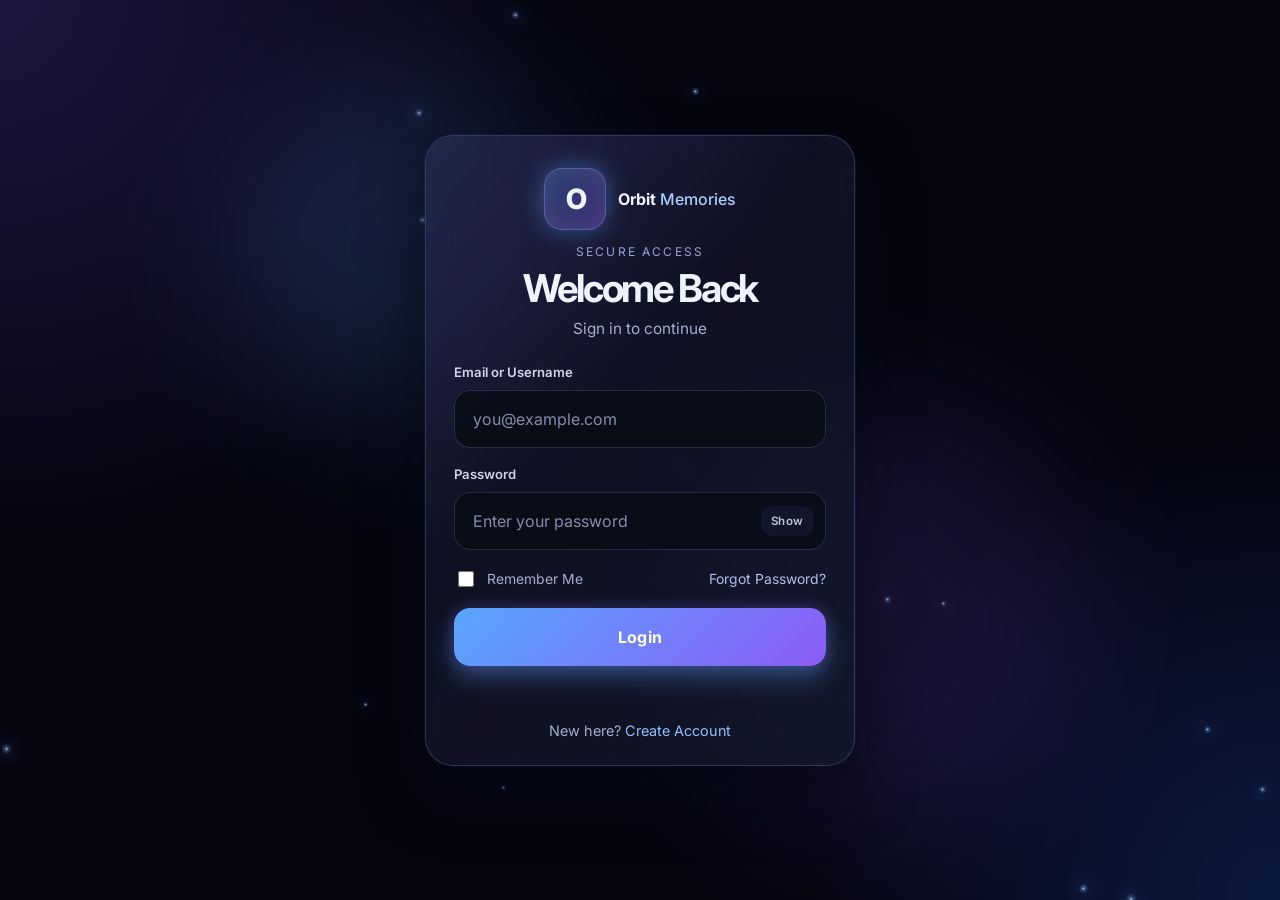
==== commit 7b76b82e: "Refresh updated gallery assets" ====
--- a/index.html
+++ b/index.html
@@ -14,7 +14,7 @@
       href="https://fonts.googleapis.com/css2?family=Inter:wght@400;500;600;700;800&display=swap"
       rel="stylesheet"
     />
-    <link rel="stylesheet" href="style.css" />
+    <link rel="stylesheet" href="style.css?v=2" />
   </head>
   <body class="auth-page login-page">
     <div class="page-transition-overlay" aria-hidden="true">
@@ -97,6 +97,6 @@
       </main>
     </div>
 
-    <script src="script.js"></script>
+    <script src="script.js?v=2"></script>
   </body>
 </html>
--- a/style.css
+++ b/style.css
@@ -1315,16 +1315,21 @@
 .media-type-badge {
   position: absolute;
   top: 10px;
-  right: 10px;
+  left: 10px;
   z-index: 1;
   padding: 5px 7px;
   border: 1px solid rgba(210, 232, 244, 0.3);
   border-radius: 6px;
-  color: #eef9fc;
+  color: #d9f2f0;
   background: rgba(5, 9, 16, 0.7);
   font: 600 8px "Space Grotesk", sans-serif;
   letter-spacing: 0.1em;
   pointer-events: none;
+}
+
+.videos-collection .media-type-badge {
+  border-color: rgba(205, 184, 244, 0.36);
+  color: #eadfff;
 }
 
 .photo-tile-caption {
